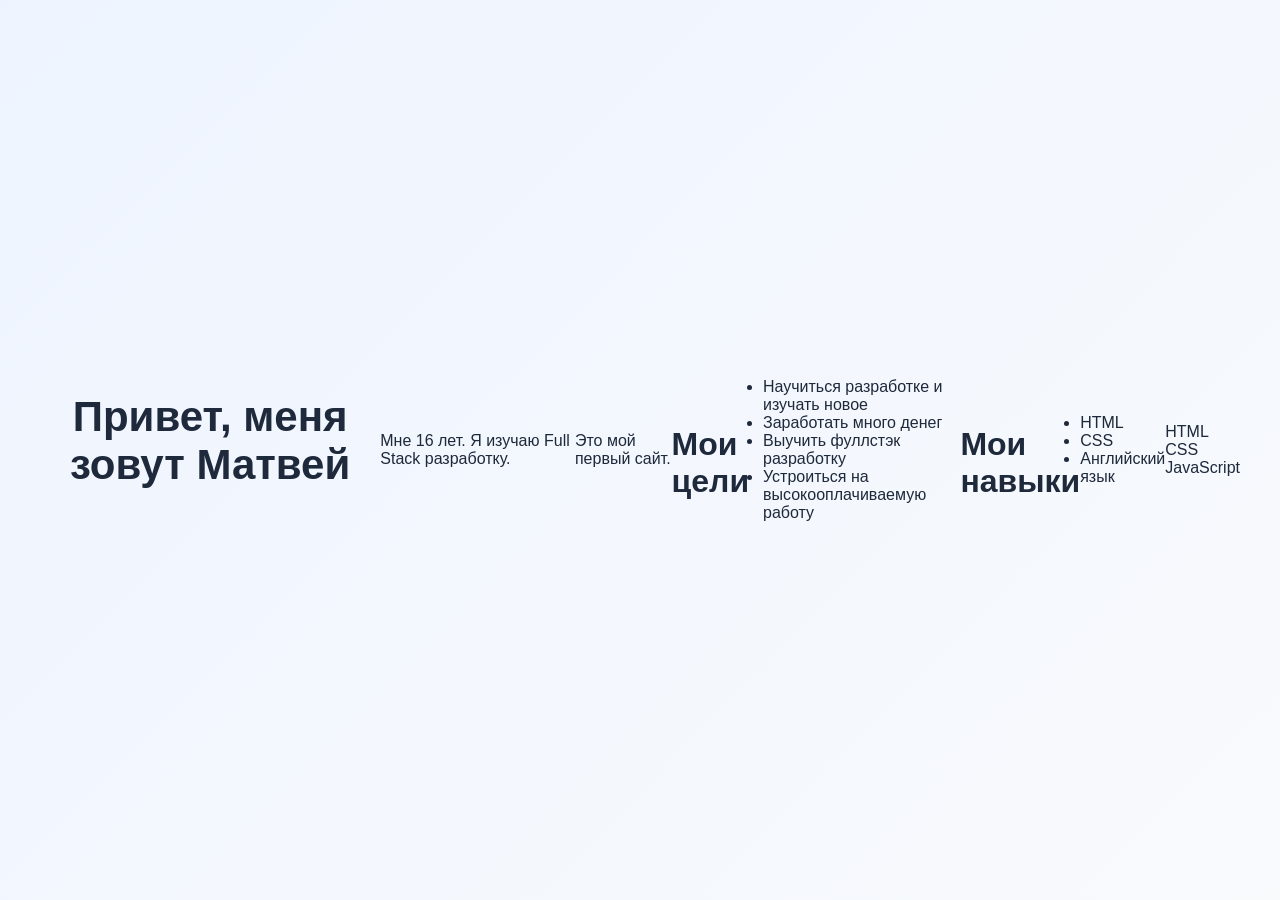
==== index.html @ 32ac8456 "Initial portfolio and TaskFlow project" ====
<!DOCTYPE html>
<html>
<head>
    <title>Мой первый сайт</title>
    <link rel="stylesheet" href="style.css">
</head>

<body>
    <h1 class="main-title">Привет, меня зовут Матвей</h1>

    <p>
        Мне 16 лет. Я изучаю Full Stack разработку.
    </p>

    <p>
        Это мой первый сайт.
    </p>

    <h2 class="goals-title">Мои цели</h2>
    <ul>
        <li>Научиться разработке и изучать новое</li>
        <li>Заработать много денег</li>
        <li>Выучить фуллстэк разработку</li>
        <li>Устроиться на высокооплачиваемую работу</li>
    </ul>

    <h2 class="skills-title">Мои навыки</h2>

    <ul class="skills">
        <li>HTML</li>
        <li>CSS</li>
        <li>Английский язык</li>
    </ul>

    <div class="cards">
        <div class="card">
           HTML
        </div>

        <div class="card">
           CSS
        </div>

        <div class="card">
           JavaScript
         </div>
    </div>

</body>
</html>
---- style.css ----
/* ===========================
   ОБЩИЕ НАСТРОЙКИ
=========================== */

* {
    margin: 0;
    padding: 0;
    box-sizing: border-box;
}

body {
    font-family: "Segoe UI", Arial, sans-serif;
    background: linear-gradient(135deg, #eef4ff 0%, #f8fafc 100%);
    display: flex;
    justify-content: center;
    align-items: center;
    min-height: 100vh;
    padding: 40px;
    color: #1e293b;
}

/* ===========================
   КАРТОЧКА
=========================== */

.profile-card {
    width: 100%;
    max-width: 850px;
    background: rgba(255,255,255,.95);
    border-radius: 28px;
    padding: 45px;
    box-shadow:
        0 25px 60px rgba(0,0,0,.08),
        0 10px 25px rgba(59,130,246,.08);
    transition: .35s;
}

.profile-card:hover {
    transform: translateY(-4px);
}

/* ===========================
   AVATAR
=========================== */

.avatar {
    width: 110px;
    height: 110px;
    border-radius: 50%;
    background: linear-gradient(135deg,#3b82f6,#2563eb);
    color: white;
    font-size: 42px;
    font-weight: bold;

    display:flex;
    justify-content:center;
    align-items:center;

    margin:0 auto 25px;
}

/* ===========================
   ЗАГОЛОВКИ
=========================== */

h1{
    text-align:center;
    font-size:42px;
    margin-bottom:18px;
}

.subtitle{
    text-align:center;
    color:#64748b;
    line-height:1.7;
    font-size:18px;
    margin-bottom:40px;
}

h2{
    margin-top:45px;
    margin-bottom:20px;
    font-size:32px;
}

/* ===========================
   ЦЕЛИ
=========================== */

.goals{
    padding-left:25px;
}

.goals li{
    margin-bottom:14px;
    font-size:18px;
    color:#475569;
}

/* ===========================
   НАВЫКИ
=========================== */

.skill{
    margin-bottom:25px;
}

.skill p{
    font-weight:600;
    margin-bottom:10px;
}

.progress{
    height:12px;
    background:#e5e7eb;
    border-radius:20px;
    overflow:hidden;
}

.progress-bar{
    height:100%;
    border-radius:20px;
    transition:width .8s ease;
}

.html{
    width:90%;
    background:#f97316;
}

.css{
    width:80%;
    background:#3b82f6;
}

.js{
    width:65%;
    background:#facc15;
}

/* ===========================
   ПРОЕКТЫ
=========================== */

.projects{
    display:flex;
    justify-content:center;
    margin-top:30px;
}

.project-card{

    width:100%;

    background:#ffffff;

    border:1px solid #e5e7eb;

    border-radius:24px;

    padding:30px;

    box-shadow:0 15px 35px rgba(0,0,0,.08);

    transition:.3s;

}

.project-card:hover{

    transform:translateY(-8px);

    box-shadow:0 25px 50px rgba(0,0,0,.12);

}

.project-card h3{

    font-size:30px;

    margin-bottom:18px;

}

.project-card p{

    color:#64748b;

    line-height:1.7;

}

.project-stack{

    display:flex;

    gap:12px;

    flex-wrap:wrap;

    margin:25px 0;

}

.project-stack span{

    background:#eff6ff;

    color:#2563eb;

    padding:8px 16px;

    border-radius:14px;

    font-weight:600;

}

.project-button{

    display:inline-block;

    margin-top:10px;

    background:linear-gradient(135deg,#3b82f6,#2563eb);

    color:white;

    text-decoration:none;

    padding:15px 24px;

    border-radius:14px;

    transition:.3s;

}

.project-button:hover{

    transform:translateY(-2px);

    box-shadow:0 12px 25px rgba(59,130,246,.35);

}

/* ===========================
   КНОПКИ
=========================== */

.buttons{

    display:flex;

    justify-content:center;

    gap:18px;

    margin-top:45px;

}

.link-button{

    text-decoration:none;

    background:#f1f5f9;

    color:#334155;

    padding:14px 24px;

    border-radius:14px;

    font-weight:600;

    transition:.3s;

}

.link-button:hover{

    background:#e2e8f0;

    transform:translateY(-2px);

}

/* ===========================
   КНОПКА ТЕМЫ
=========================== */

#themeButton{

    display:block;

    margin:35px auto 0;

    border:none;

    border-radius:16px;

    background:#3b82f6;

    color:white;

    padding:15px 26px;

    font-size:16px;

    cursor:pointer;

    transition:.3s;

}

#themeButton:hover{

    transform:translateY(-2px);

    box-shadow:0 12px 25px rgba(59,130,246,.35);

}

/* ===========================
   АДАПТИВНОСТЬ
=========================== */

@media(max-width:768px){

    body{

        padding:20px;

    }

    .profile-card{

        padding:28px;

    }

    h1{

        font-size:34px;

    }

    h2{

        font-size:26px;

    }

    .subtitle{

        font-size:16px;

    }

    .buttons{

        flex-direction:column;

    }

    .link-button{

        text-align:center;

    }

}

/* ===========================
   DARK THEME
=========================== */

.dark-theme{

    background:#0f172a;

    color:white;

}

.dark-theme .profile-card{

    background:#1e293b;

}

.dark-theme .subtitle{

    color:#cbd5e1;

}

.dark-theme .goals li{

    color:#e2e8f0;

}

.dark-theme .project-card{

    background:#334155;

    border-color:#475569;

}

.dark-theme .project-card p{

    color:#cbd5e1;

}

.dark-theme .project-stack span{

    background:#1d4ed8;

    color:white;

}

.dark-theme .link-button{

    background:#334155;

    color:white;

}

.dark-theme .link-button:hover{

    background:#475569;

}
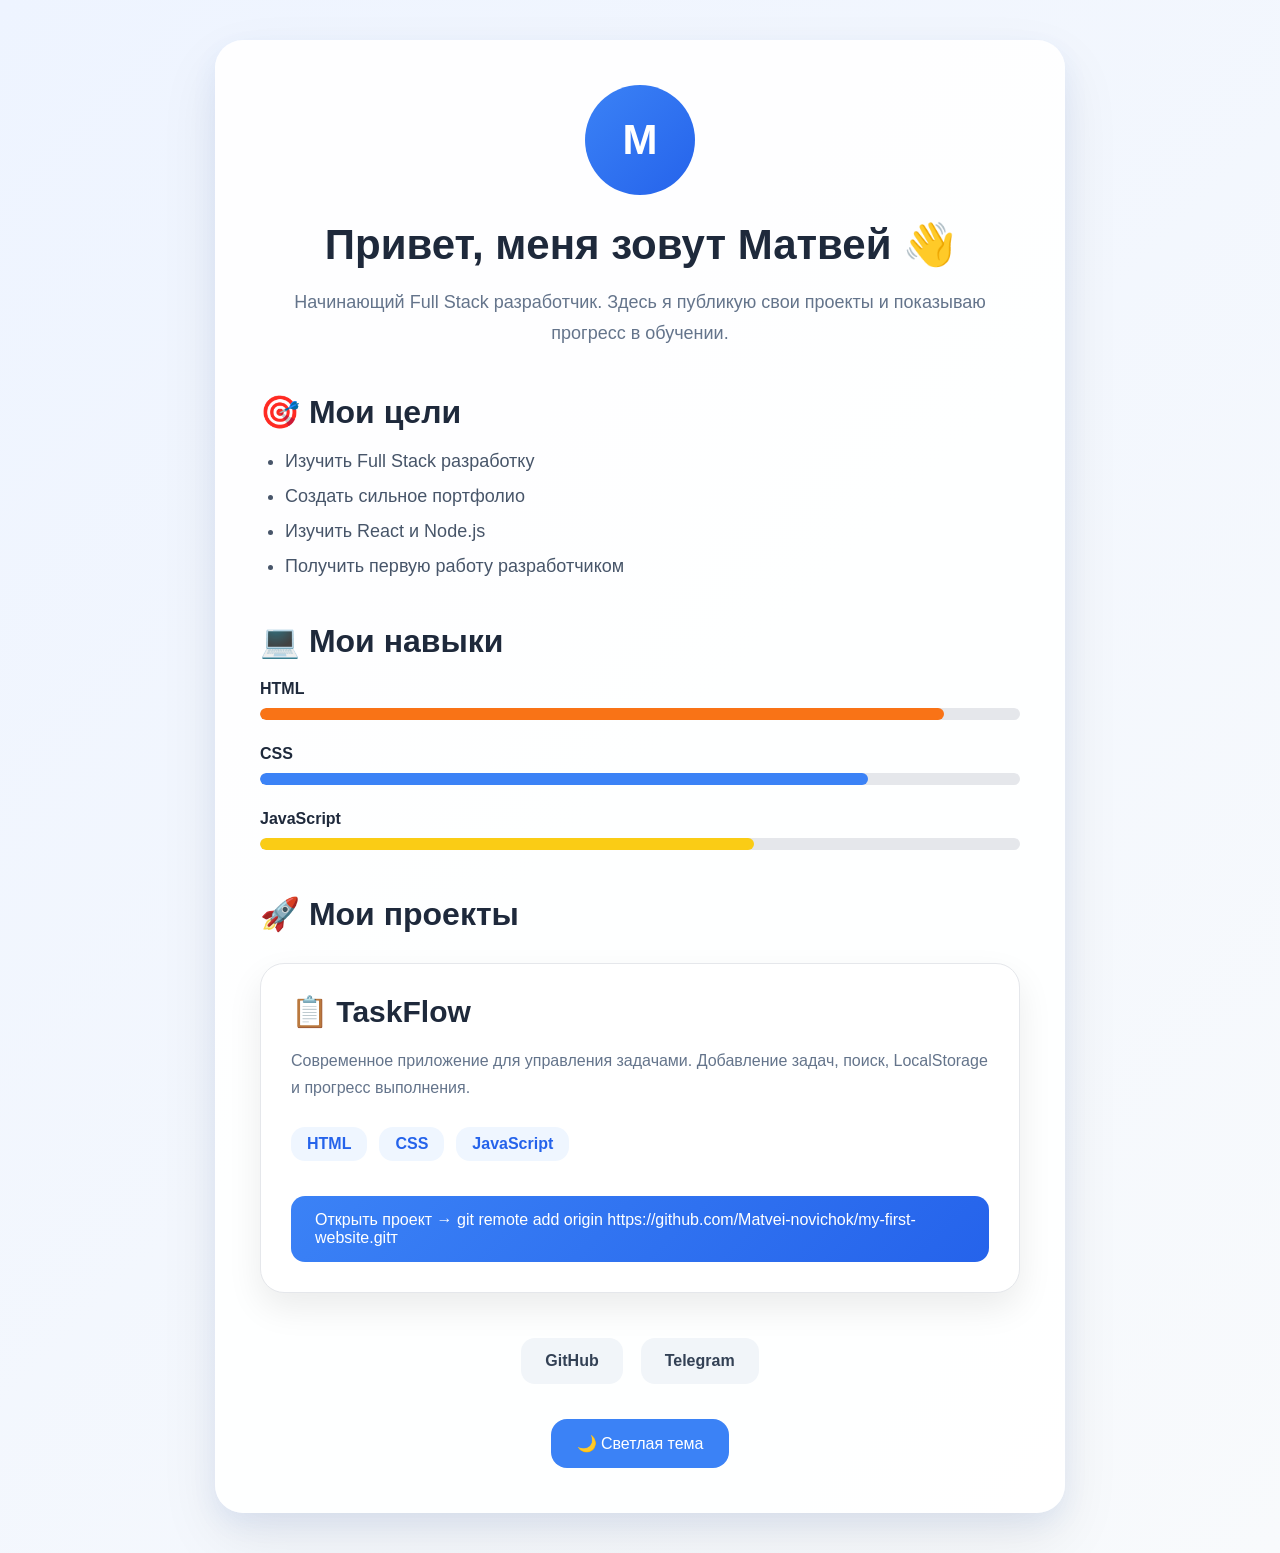
==== commit 8e804690: "Replace old index with portfolio" ====
--- a/index.html
+++ b/index.html
@@ -1,50 +1,166 @@
 <!DOCTYPE html>
-<html>
+<html lang="ru">
+
 <head>
-    <title>Мой первый сайт</title>
+
+    <meta charset="UTF-8">
+
+    <meta name="viewport" content="width=device-width, initial-scale=1.0">
+
+    <title>Матвей | Frontend Developer</title>
+
     <link rel="stylesheet" href="style.css">
+
 </head>
 
 <body>
-    <h1 class="main-title">Привет, меня зовут Матвей</h1>
 
-    <p>
-        Мне 16 лет. Я изучаю Full Stack разработку.
+<div class="profile-card">
+
+    <div class="avatar">
+        M
+    </div>
+
+    <h1>
+        Привет, меня зовут Матвей 👋
+    </h1>
+
+    <p class="subtitle">
+        Начинающий Full Stack разработчик.
+        Здесь я публикую свои проекты и показываю прогресс в обучении.
     </p>
 
-    <p>
-        Это мой первый сайт.
-    </p>
+    <h2>🎯 Мои цели</h2>
 
-    <h2 class="goals-title">Мои цели</h2>
-    <ul>
-        <li>Научиться разработке и изучать новое</li>
-        <li>Заработать много денег</li>
-        <li>Выучить фуллстэк разработку</li>
-        <li>Устроиться на высокооплачиваемую работу</li>
+    <ul class="goals">
+
+        <li>Изучить Full Stack разработку</li>
+
+        <li>Создать сильное портфолио</li>
+
+        <li>Изучить React и Node.js</li>
+
+        <li>Получить первую работу разработчиком</li>
+
     </ul>
 
-    <h2 class="skills-title">Мои навыки</h2>
+    <h2>💻 Мои навыки</h2>
 
-    <ul class="skills">
-        <li>HTML</li>
-        <li>CSS</li>
-        <li>Английский язык</li>
-    </ul>
+    <div class="skills">
 
-    <div class="cards">
-        <div class="card">
-           HTML
+        <div class="skill">
+
+            <p>HTML</p>
+
+            <div class="progress">
+
+                <div class="progress-bar html" id="htmlBar"></div>
+
+            </div>
+
         </div>
 
-        <div class="card">
-           CSS
+        <div class="skill">
+
+            <p>CSS</p>
+
+            <div class="progress">
+
+                <div class="progress-bar css" id="cssBar"></div>
+
+            </div>
+
         </div>
 
-        <div class="card">
-           JavaScript
-         </div>
+        <div class="skill">
+
+            <p>JavaScript</p>
+
+            <div class="progress">
+
+                <div class="progress-bar js" id="jsBar"></div>
+
+            </div>
+
+        </div>
+
     </div>
+
+    <h2 class="projects-title">
+        🚀 Мои проекты
+    </h2>
+
+    <div class="projects">
+
+        <div class="project-card">
+
+            <h3>
+                📋 TaskFlow
+            </h3>
+
+            <p>
+
+                Современное приложение для управления задачами.
+
+                Добавление задач, поиск,
+
+                LocalStorage и прогресс выполнения.
+
+            </p>
+
+            <div class="project-stack">
+
+                <span>HTML</span>
+
+                <span>CSS</span>
+
+                <span>JavaScript</span>
+
+            </div>
+
+            <a
+                href="todo-list/index.html"
+                class="project-button">
+
+                Открыть проект →
+git remote add origin https://github.com/Matvei-novichok/my-first-website.gitт
+            </a>
+
+        </div>
+
+    </div>
+
+    <div class="buttons">
+
+        <a
+            class="link-button"
+            href="https://github.com/Matvei-novichok"
+            target="_blank">
+
+            GitHub
+
+        </a>
+
+        <a
+            class="link-button"
+            href="https://t.me/ТВОЙ_TELEGRAM"
+            target="_blank">
+
+            Telegram
+
+        </a>
+
+    </div>
+
+    <button id="themeButton">
+
+        🌙 Светлая тема
+
+    </button>
+
+</div>
+
+<script src="script.js"></script>
 
 </body>
 </html>
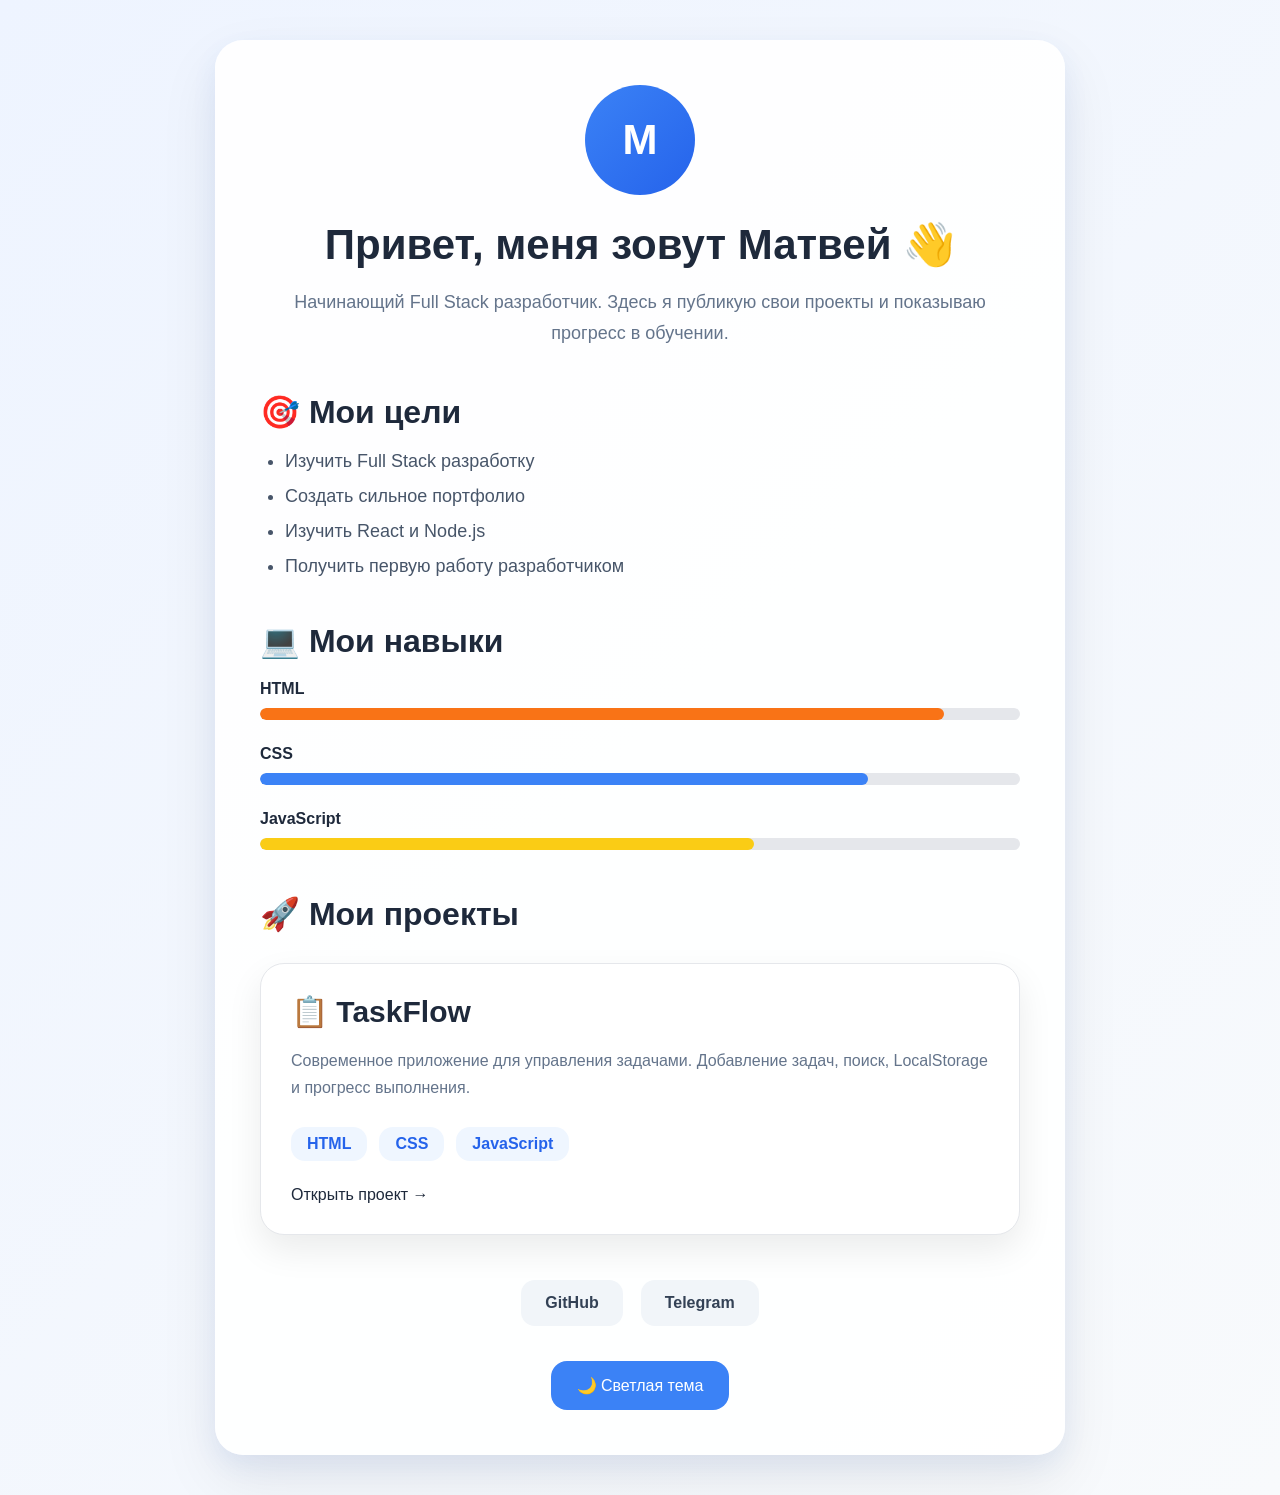
==== commit f58c49d7: "Fix project button text" ====
--- a/index.html
+++ b/index.html
@@ -118,14 +118,9 @@
 
             </div>
 
-            <a
-                href="todo-list/index.html"
-                class="project-button">
-
+            <a>
                 Открыть проект →
-git remote add origin https://github.com/Matvei-novichok/my-first-website.gitт
-            </a>
-
+            </a>         
         </div>
 
     </div>
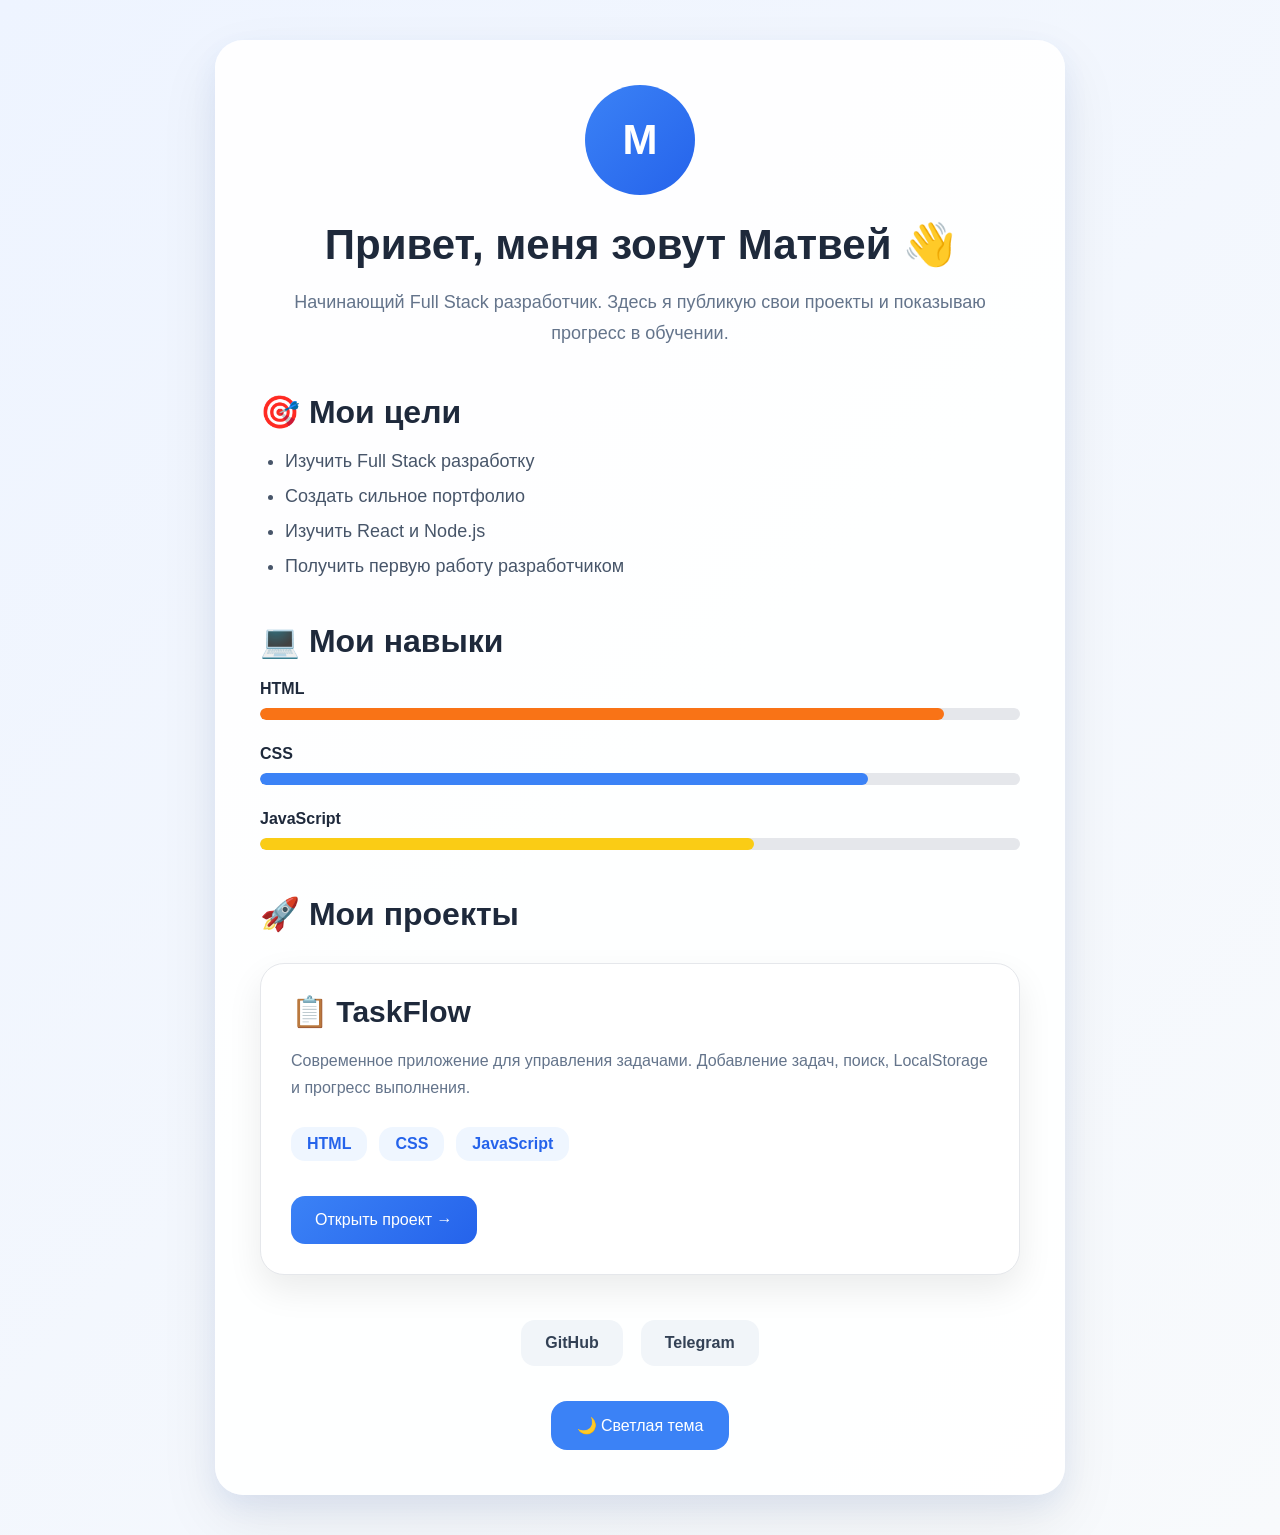
==== commit 086c5435: "Fix project button text" ====
--- a/index.html
+++ b/index.html
@@ -118,7 +118,10 @@
 
             </div>
 
-            <a>
+            <a
+                href="todo-list/index.html"
+                class="project-button">
+
                 Открыть проект →
             </a>         
         </div>
@@ -138,7 +141,7 @@
 
         <a
             class="link-button"
-            href="https://t.me/ТВОЙ_TELEGRAM"
+            href="https://t.me/magolsar"
             target="_blank">
 
             Telegram
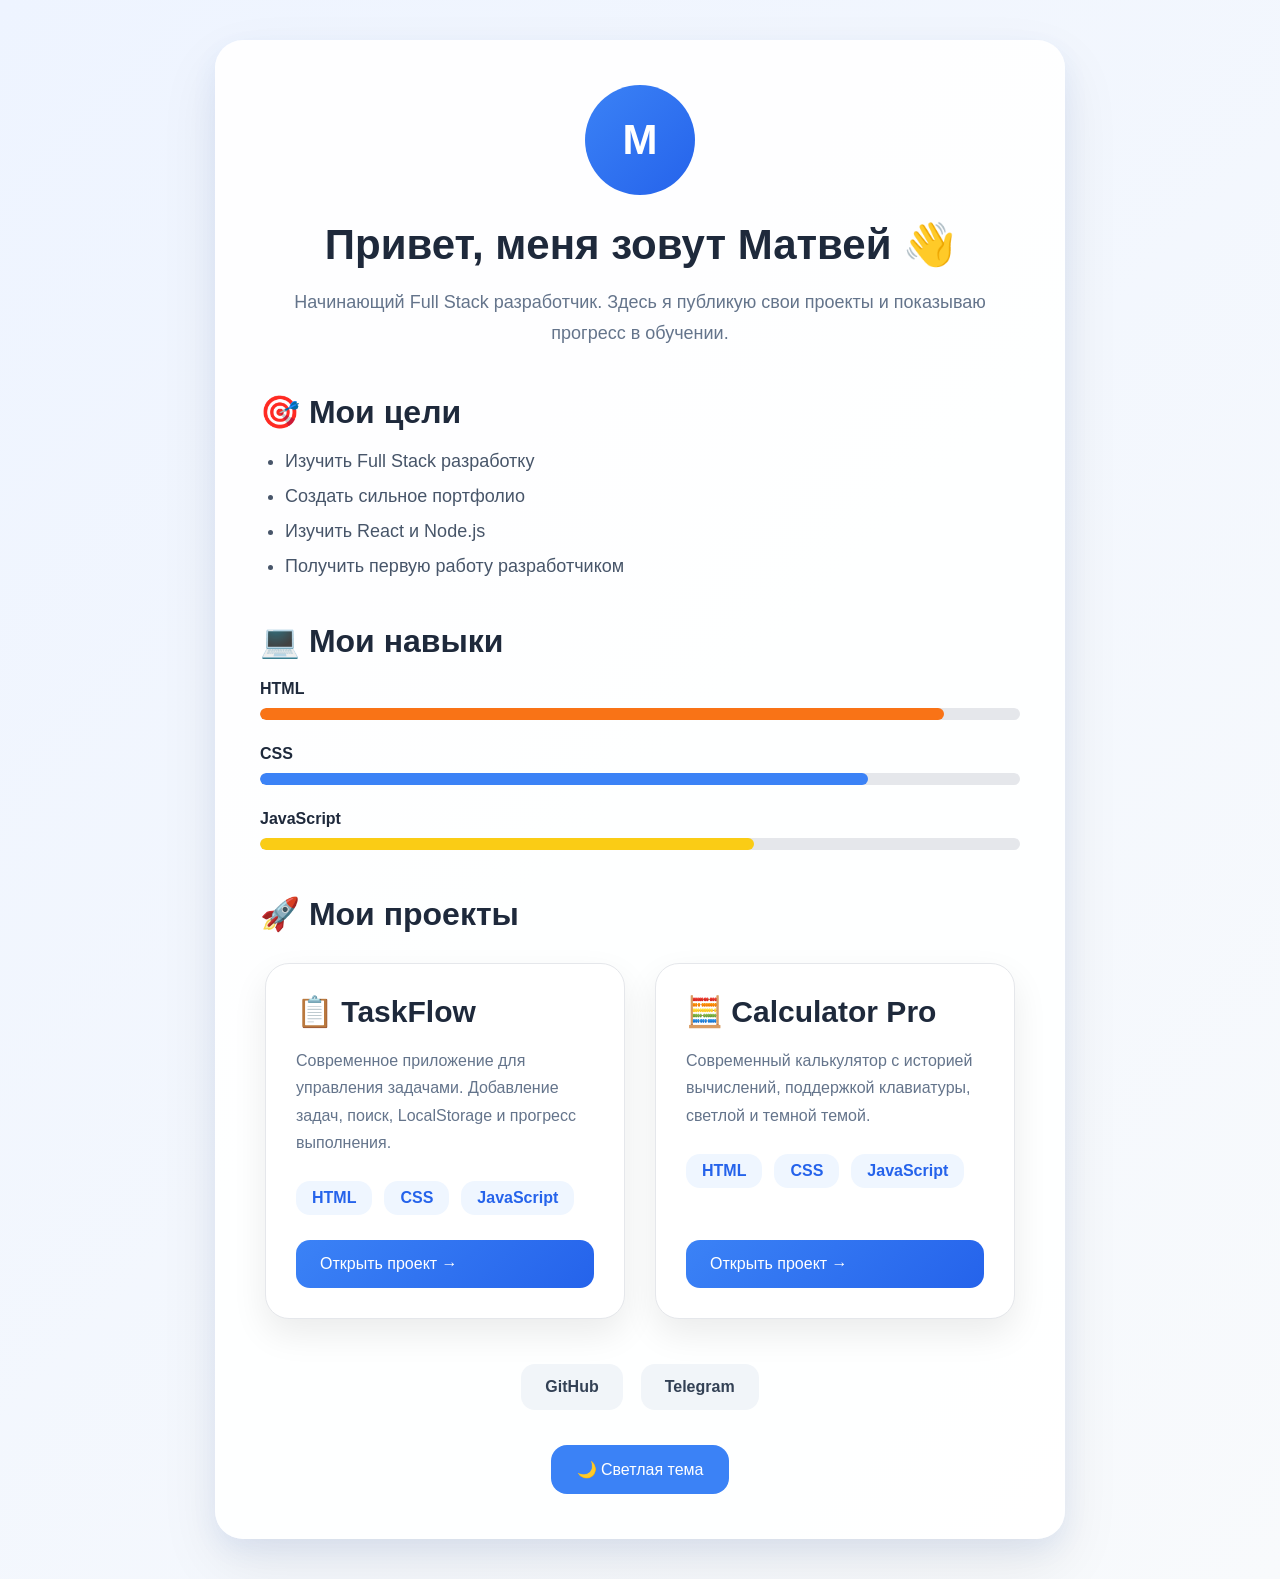
==== commit dbe645d1: "Add Calculator Pro project" ====
--- a/index.html
+++ b/index.html
@@ -118,13 +118,39 @@
 
             </div>
 
-            <a
-                href="todo-list/index.html"
+            <a  href="todo-list/index.html"
                 class="project-button">
-
                 Открыть проект →
             </a>         
         </div>
+
+        <div class="project-card">
+
+            <h3>🧮 Calculator Pro</h3>
+
+            <p>
+
+             Современный калькулятор с историей вычислений, поддержкой клавиатуры, 
+             светлой и темной темой.
+            </p>
+
+             <div class="project-stack">
+
+             <span>HTML</span>
+             <span>CSS</span>
+             <span>JavaScript</span>
+        </div>
+
+        <a
+             href="https://matvei-novichok.github.io/calculator-pro/"
+             class="project-button"
+             target="_blank">
+
+             Открыть проект →
+
+        </a>
+
+       </div>
 
     </div>
 
--- a/style.css
+++ b/style.css
@@ -145,23 +145,24 @@
 .projects{
     display:flex;
     justify-content:center;
+    gap:30px;
     margin-top:30px;
+    align-items:stretch;
 }
 
 .project-card{
 
     width:100%;
+    max-width:360px;
+
+    display:flex;
+    flex-direction:column;
 
     background:#ffffff;
-
     border:1px solid #e5e7eb;
-
     border-radius:24px;
-
     padding:30px;
-
     box-shadow:0 15px 35px rgba(0,0,0,.08);
-
     transition:.3s;
 
 }
@@ -233,6 +234,7 @@
     border-radius:14px;
 
     transition:.3s;
+    margin-top:auto;
 
 }
 
@@ -438,3 +440,56 @@
 
 }
 
+/* ===========================
+   МОБИЛЬНЫЕ КАРТОЧКИ ПРОЕКТОВ
+=========================== */
+
+@media (max-width:768px){
+
+    .projects{
+
+        justify-content:flex-start;
+
+        overflow-x:auto;
+
+        overflow-y:hidden;
+
+        gap:20px;
+
+        padding-bottom:10px;
+
+        scroll-snap-type:x mandatory;
+
+        -webkit-overflow-scrolling:touch;
+
+    }
+
+    .projects::-webkit-scrollbar{
+
+        display:none;
+
+    }
+
+    .project-card{
+
+        min-width:300px;
+
+        max-width:300px;
+
+        flex-shrink:0;
+
+        scroll-snap-align:center;
+
+    }
+
+}
+
+@media (max-width:768px){
+
+    .projects{
+
+        padding:0 20px 10px;
+
+    }
+
+}
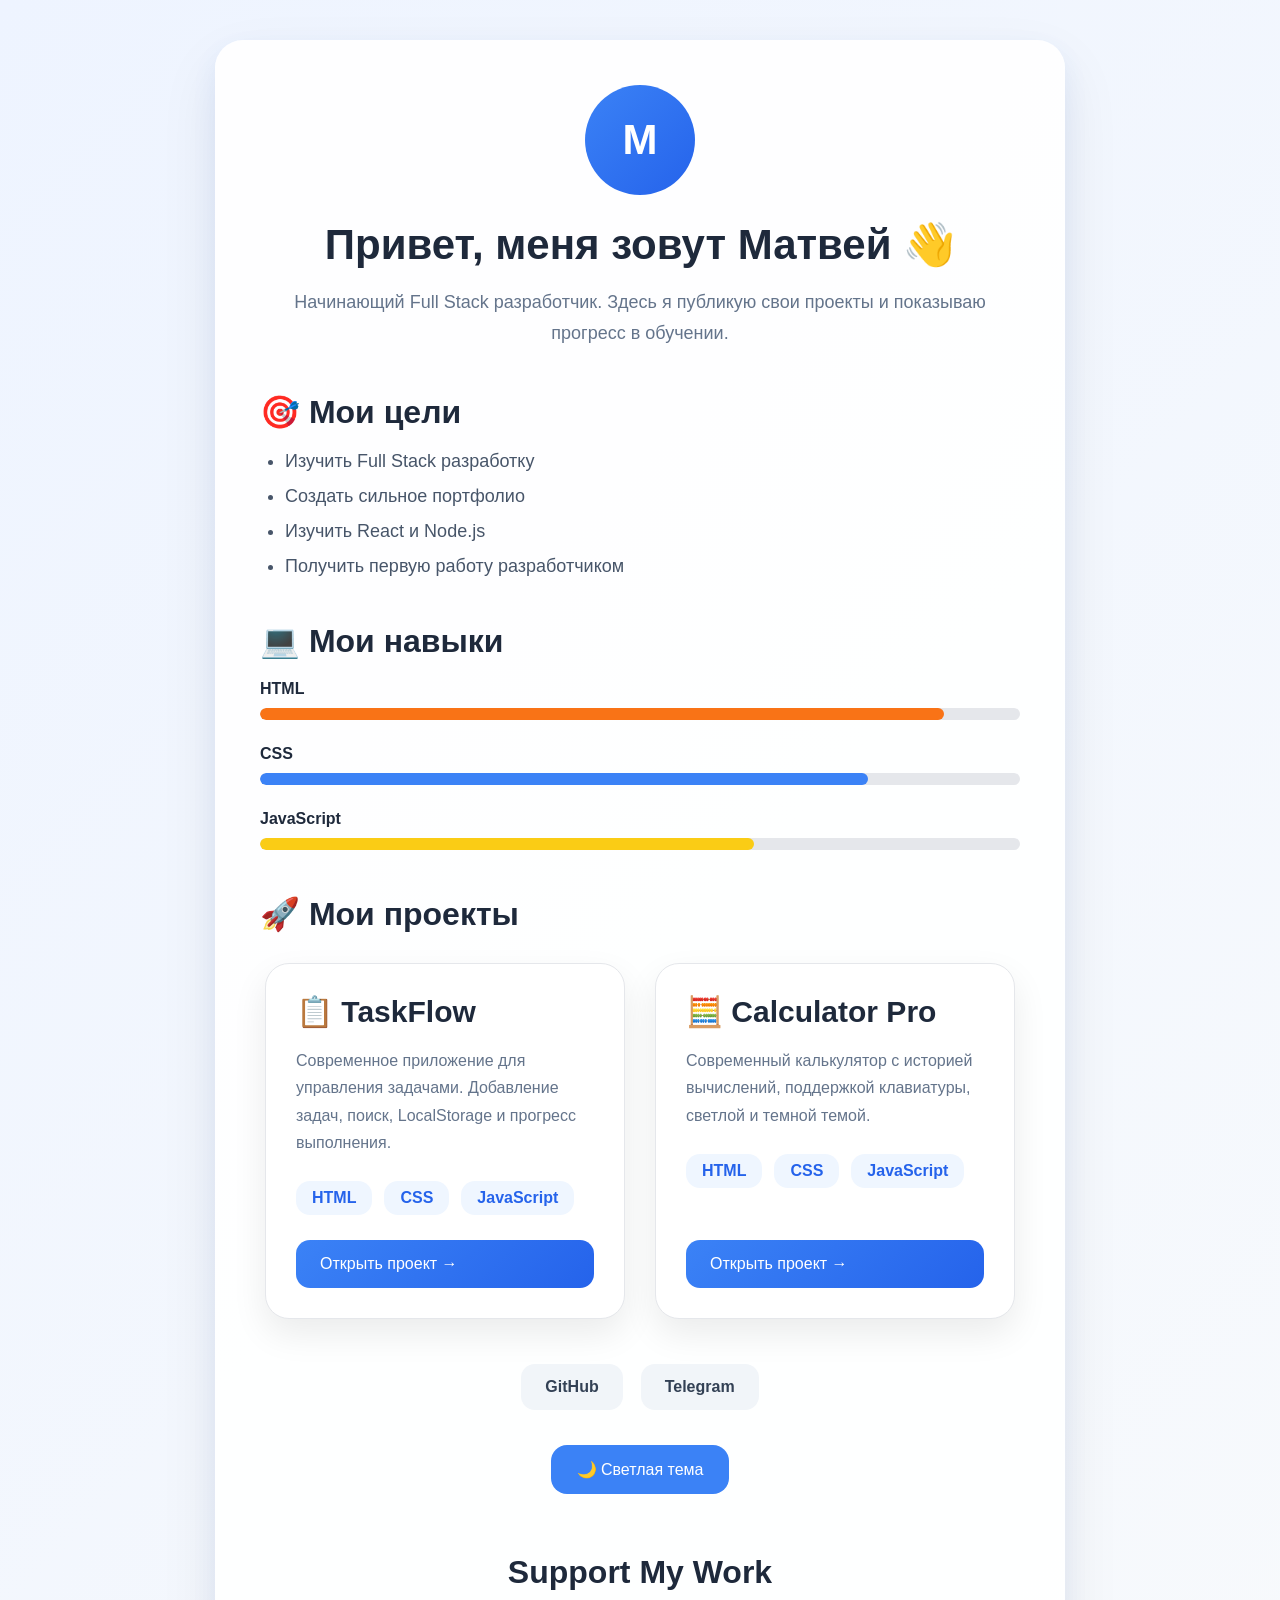
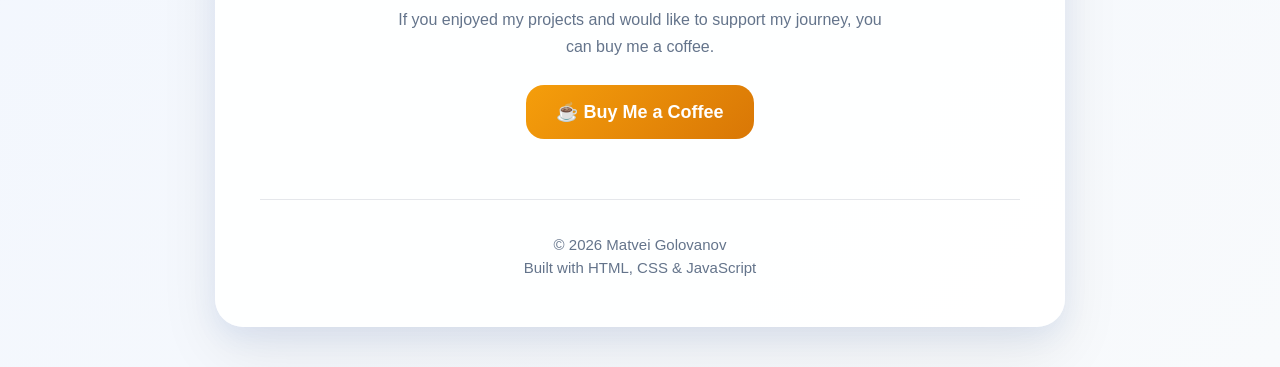
==== commit 219708df: "Add support section and footer" ====
--- a/index.html
+++ b/index.html
@@ -13,178 +13,206 @@
 
 </head>
 
-<body>
-
-<div class="profile-card">
-
-    <div class="avatar">
-        M
-    </div>
-
-    <h1>
-        Привет, меня зовут Матвей 👋
-    </h1>
-
-    <p class="subtitle">
-        Начинающий Full Stack разработчик.
-        Здесь я публикую свои проекты и показываю прогресс в обучении.
-    </p>
-
-    <h2>🎯 Мои цели</h2>
-
-    <ul class="goals">
-
-        <li>Изучить Full Stack разработку</li>
-
-        <li>Создать сильное портфолио</li>
-
-        <li>Изучить React и Node.js</li>
-
-        <li>Получить первую работу разработчиком</li>
-
-    </ul>
-
-    <h2>💻 Мои навыки</h2>
-
-    <div class="skills">
-
-        <div class="skill">
-
-            <p>HTML</p>
-
-            <div class="progress">
-
-                <div class="progress-bar html" id="htmlBar"></div>
-
-            </div>
+    <body>
+
+        <div class="profile-card">
+
+            <div class="avatar">
+                M
+            </div>
+
+            <h1>
+                Привет, меня зовут Матвей 👋
+            </h1>
+
+            <p class="subtitle">
+                Начинающий Full Stack разработчик.
+                Здесь я публикую свои проекты и показываю прогресс в обучении.
+            </p>
+
+            <h2>🎯 Мои цели</h2>
+
+            <ul class="goals">
+
+                <li>Изучить Full Stack разработку</li>
+
+                <li>Создать сильное портфолио</li>
+
+                <li>Изучить React и Node.js</li>
+
+                <li>Получить первую работу разработчиком</li>
+
+            </ul>
+
+            <h2>💻 Мои навыки</h2>
+
+            <div class="skills">
+
+                <div class="skill">
+
+                    <p>HTML</p>
+
+                    <div class="progress">
+
+                        <div class="progress-bar html" id="htmlBar"></div>
+
+                    </div>
+
+                </div>
+
+                <div class="skill">
+
+                    <p>CSS</p>
+
+                    <div class="progress">
+
+                        <div class="progress-bar css" id="cssBar"></div>
+
+                    </div>
+
+                </div>
+
+                <div class="skill">
+
+                    <p>JavaScript</p>
+
+                    <div class="progress">
+
+                        <div class="progress-bar js" id="jsBar"></div>
+
+                    </div>
+
+                </div>
+
+            </div>
+
+        <h2 class="projects-title">
+            🚀 Мои проекты
+        </h2>
+
+        <div class="projects">
+
+            <div class="project-card">
+
+                <h3>
+                    📋 TaskFlow
+                </h3>
+
+                <p>
+
+                    Современное приложение для управления задачами.
+
+                    Добавление задач, поиск,
+
+                    LocalStorage и прогресс выполнения.
+
+                </p>
+
+                <div class="project-stack">
+
+                    <span>HTML</span>
+
+                    <span>CSS</span>
+
+                    <span>JavaScript</span>
+
+                </div>
+
+                <a  href="todo-list/index.html"
+                    class="project-button">
+                    Открыть проект →
+                </a>         
+            </div>
+
+            <div class="project-card">
+
+                <h3>🧮 Calculator Pro</h3>
+
+                <p>
+
+                Современный калькулятор с историей вычислений, поддержкой клавиатуры, 
+                светлой и темной темой.
+                </p>
+
+                <div class="project-stack">
+
+                <span>HTML</span>
+                <span>CSS</span>
+                <span>JavaScript</span>
+            </div>
+
+            <a
+                href="https://matvei-novichok.github.io/calculator-pro/"
+                class="project-button"
+                target="_blank">
+
+                Открыть проект →
+
+            </a>
+
+            </div>
+
+            </div>
+
+            <div class="buttons">
+
+                <a
+                    class="link-button"
+                    href="https://github.com/Matvei-novichok"
+                    target="_blank">
+
+                    GitHub
+
+                </a>
+
+                <a
+                    class="link-button"
+                    href="https://t.me/magolsar"
+                    target="_blank">
+
+                    Telegram
+
+                </a>
+
+            </div>
+
+            <button id="themeButton">
+
+                🌙 Светлая тема
+
+            </button>
+
+            <div class="support">
+
+                <h2>Support My Work</h2>
+
+                <p>
+                    If you enjoyed my projects and would like to support my journey,
+                    you can buy me a coffee.
+                </p>
+
+                <a
+                    href="https://www.donationalerts.com/r/matvei_novck"
+                    target="_blank"
+                    class="support-button">
+
+                    ☕ Buy Me a Coffee
+                </a>
+
+            </div>
+
+            <footer class="footer">
+
+                <p>© 2026 Matvei Golovanov</p>
+
+                <p>Built with HTML, CSS & JavaScript</p>
+
+            </footer>
 
         </div>
 
-        <div class="skill">
-
-            <p>CSS</p>
-
-            <div class="progress">
-
-                <div class="progress-bar css" id="cssBar"></div>
-
-            </div>
-
-        </div>
-
-        <div class="skill">
-
-            <p>JavaScript</p>
-
-            <div class="progress">
-
-                <div class="progress-bar js" id="jsBar"></div>
-
-            </div>
-
-        </div>
-
-    </div>
-
-    <h2 class="projects-title">
-        🚀 Мои проекты
-    </h2>
-
-    <div class="projects">
-
-        <div class="project-card">
-
-            <h3>
-                📋 TaskFlow
-            </h3>
-
-            <p>
-
-                Современное приложение для управления задачами.
-
-                Добавление задач, поиск,
-
-                LocalStorage и прогресс выполнения.
-
-            </p>
-
-            <div class="project-stack">
-
-                <span>HTML</span>
-
-                <span>CSS</span>
-
-                <span>JavaScript</span>
-
-            </div>
-
-            <a  href="todo-list/index.html"
-                class="project-button">
-                Открыть проект →
-            </a>         
-        </div>
-
-        <div class="project-card">
-
-            <h3>🧮 Calculator Pro</h3>
-
-            <p>
-
-             Современный калькулятор с историей вычислений, поддержкой клавиатуры, 
-             светлой и темной темой.
-            </p>
-
-             <div class="project-stack">
-
-             <span>HTML</span>
-             <span>CSS</span>
-             <span>JavaScript</span>
-        </div>
-
-        <a
-             href="https://matvei-novichok.github.io/calculator-pro/"
-             class="project-button"
-             target="_blank">
-
-             Открыть проект →
-
-        </a>
-
-       </div>
-
-    </div>
-
-    <div class="buttons">
-
-        <a
-            class="link-button"
-            href="https://github.com/Matvei-novichok"
-            target="_blank">
-
-            GitHub
-
-        </a>
-
-        <a
-            class="link-button"
-            href="https://t.me/magolsar"
-            target="_blank">
-
-            Telegram
-
-        </a>
-
-    </div>
-
-    <button id="themeButton">
-
-        🌙 Светлая тема
-
-    </button>
-
-</div>
-
-<script src="script.js"></script>
-
-</body>
+        <script src="script.js"></script>
+
+    </body>
+
 </html>
--- a/style.css
+++ b/style.css
@@ -446,50 +446,93 @@
 
 @media (max-width:768px){
 
+    body{
+        padding:0;
+    }
+
+    .profile-card{
+        width:100%;
+        border-radius:0;
+        padding:25px 20px;
+    }
+
     .projects{
-
-        justify-content:flex-start;
-
+        display:flex;
         overflow-x:auto;
-
         overflow-y:hidden;
-
+        scroll-snap-type:x mandatory;
+        scroll-behavior:smooth;
+        -webkit-overflow-scrolling:touch;
         gap:20px;
-
-        padding-bottom:10px;
-
-        scroll-snap-type:x mandatory;
-
-        -webkit-overflow-scrolling:touch;
-
+        padding:0;
+        margin-top:30px;
     }
 
     .projects::-webkit-scrollbar{
-
         display:none;
-
     }
 
     .project-card{
-
-        min-width:300px;
-
-        max-width:300px;
-
-        flex-shrink:0;
-
-        scroll-snap-align:center;
-
-    }
-
-}
-
-@media (max-width:768px){
-
-    .projects{
-
-        padding:0 20px 10px;
-
-    }
-
+        flex:0 0 100%;
+        min-width:100%;
+        max-width:100%;
+        scroll-snap-align:start;
+        padding:30px;
+        border-radius:24px;
+    }
+
+}
+
+/* ===========================
+   SUPPORT
+=========================== */
+
+.support{
+    text-align:center;
+    margin-top:60px;
+}
+
+.support h2{
+    margin-bottom:15px;
+}
+
+.support p{
+    max-width:500px;
+    margin:0 auto 25px;
+    color:#64748b;
+    line-height:1.7;
+}
+
+.support-button{
+    display:inline-block;
+    background:linear-gradient(135deg,#f59e0b,#d97706);
+    color:white;
+    text-decoration:none;
+    padding:16px 30px;
+    border-radius:18px;
+    font-size:18px;
+    font-weight:600;
+    transition:.3s;
+}
+
+.support-button:hover{
+    transform:translateY(-3px);
+    box-shadow:0 15px 30px rgba(245,158,11,.35);
+}
+
+/* ===========================
+   FOOTER
+=========================== */
+
+.footer{
+    margin-top:60px;
+    padding-top:30px;
+    border-top:1px solid #e5e7eb;
+    text-align:center;
+}
+
+.footer p{
+    color:#64748b;
+    font-size:15px;
+    margin:6px 0;
 }
